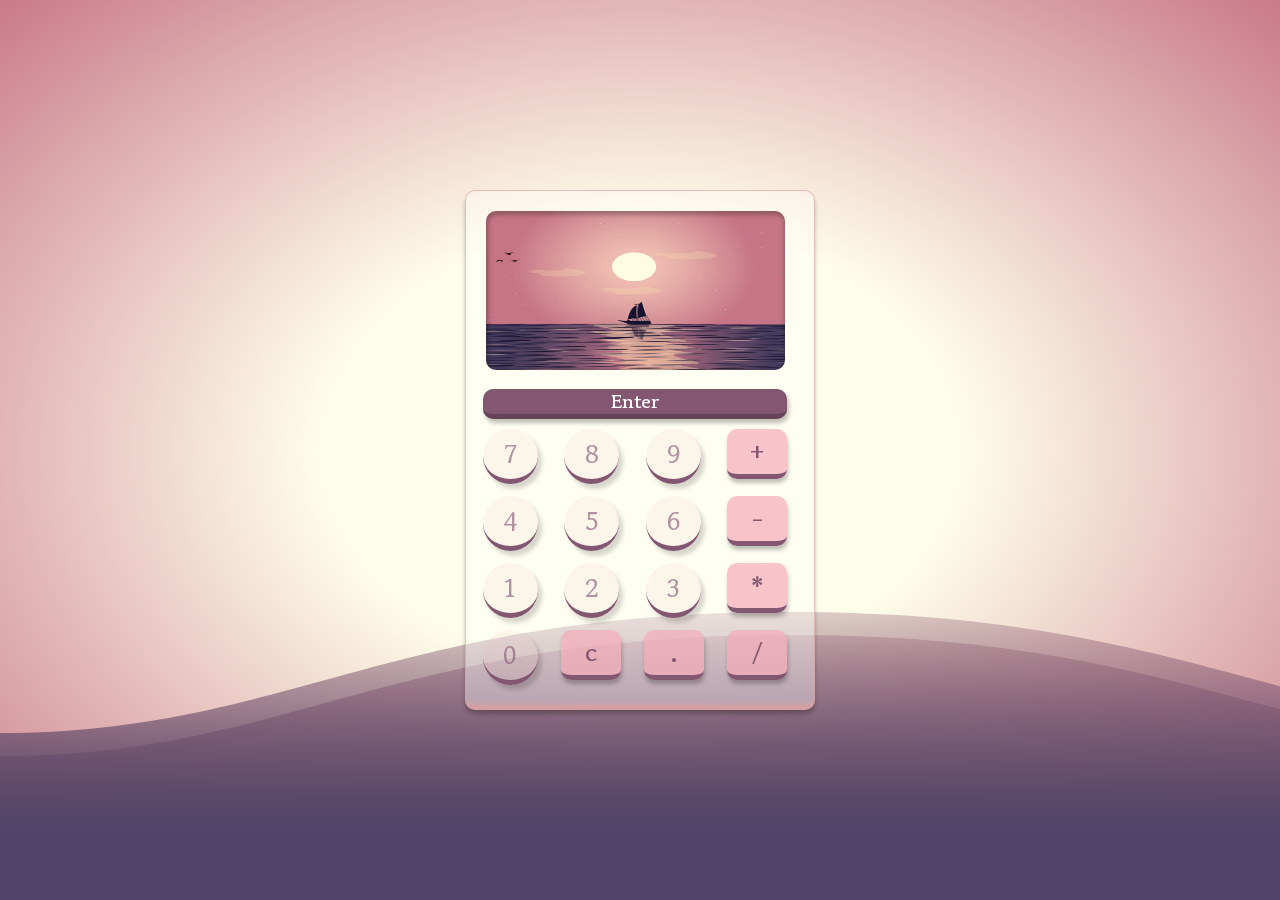
==== calculator/index.html @ 5569c478 "pair-calculator" ====
<!DOCTYPE html>
<html lang="en">

<head>
	<meta charset="UTF-8">
	<meta http-equiv="X-UA-Compatible" content="IE=edge">
	<meta name="viewport" content="width=device-width, initial-scale=1.0">
	<title>계산기</title>
	<link rel="stylesheet" href="style.css">
</head>

<body>
	<div class="container">
		<div class="ocean">
			<div class="wave"></div>
			<div class="wave"></div>
		</div>

		<div class="calculator">
			<div class="calculator__display--bare">
				<div class="oceanimg"></div>
			</div>
			<div class="calculator__buttons">
				<div class="clear__and__enter">
					<button class="enter">Enter</button>
				</div>
				<div class="button__row">
					<button class="number">7</button>
					<button class="number">8</button>
					<button class="number">9</button>
					<button class="operator">+</button>
				</div>
				<div class="button__row">
					<button class="number">4</button>
					<button class="number">5</button>
					<button class="number">6</button>
					<button class="operator">-</button>
				</div>
				<div class="button__row">
					<button class="number">1</button>
					<button class="number">2</button>
					<button class="number">3</button>
					<button class="operator">*</button>
				</div>
				<div class="button__row">
					<button class="number">0</button>
					<button class="operator clear">c</button>
					<button class="operator">.</button>
					<button class="operator">/</button>
				</div>
			</div>
		</div>
	</div>
</body>

</html>
---- calculator/style.css ----
@import url("https://fonts.googleapis.com/css2?family=Gowun+Batang&display=swap");

* {
  margin: 0;
  padding: 0;
  border: 0px;
  box-sizing: border-box;
  font-family: "Gowun Batang", serif;
  color: #000;
}

body {
  background: white;
  background: radial-gradient(
    ellipse at center,
    rgba(255, 254, 234, 1) 0%,
    rgba(255, 254, 234, 1) 35%,
    #c97a8a 100%
  );
  overflow: hidden;
}

.container {
  height: 100vh;
  display: flex;
  justify-content: center;
  align-items: center;
}

/*
Ocean animation
*/
.ocean {
  height: 10%;
  width: 100%;
  position: absolute;
  bottom: 0;
  left: 0;
  background: #504468;

  z-index: -1;
}

.wave {
  background: url("./src/wave.svg") repeat-x;
  position: absolute;
  top: -198px;
  width: 6400px;
  height: 198px;
  animation: wave 7s cubic-bezier(0.36, 0.45, 0.63, 0.53) infinite;
  transform: translate3d(0, 0, 0);
}

.wave:nth-of-type(2) {
  top: -175px;
  animation: wave 7s cubic-bezier(0.36, 0.45, 0.63, 0.53) -0.125s infinite,
    swell 5s ease -1s infinite;
  opacity: 1;
}

/*keyframes 중간상태를 정의*/
@keyframes wave {
  0% {
    margin-left: 0;
  }
  100% {
    margin-left: -1600px;
  }
}

@keyframes swell {
  0%,
  100% {
    transform: translate3d(0, -25px, 0);
  }
  50% {
    transform: translate3d(0, 5px, 0);
  }
}

/*
Calculator styles
*/

.calculator {
  display: flex;
  flex-direction: column;
  justify-content: space-between;
  align-items: center;

  width: 350px;
  height: 520px;

  background: rgba(255, 255, 255, 0.38);
  border: 1px solid rgba(221, 160, 161, 0.67);
  box-shadow: 0px 4px 4px rgba(0, 0, 0, 0.25), inset 0px -9px 5px -5px #dda0a1;
  border-radius: 10px;

  padding-right: 10px;
  overflow: hidden;
}

.calculator__display--bare {
  display: flex;
  justify-content: center;
}
.calculator__display--bare > div {
  width: 299px;
  height: 159px;
  border-radius: 10px;

  background-image: url("./src/ocean.jpg");
  background-size: 299px 170px;
  box-shadow: inset 1px 2px 4px 2px rgba(0, 0, 0, 0.25);

  margin-top: 20px;
  margin-bottom: 5px;
}

.calculator__buttons {
  width: 90%;
  height: 300px;

  display: flex;
  flex-direction: column;
}

.button__row {
  display: flex;
  justify-content: space-between;
  margin-bottom: 12px;
}

.button__row button.number {
  width: 55px;
  height: 55px;

  border-radius: 50%;
  outline: none;
  background: rgba(229, 171, 167, 0.1);
  box-shadow: 4px 5px 4px rgba(0, 0, 0, 0.16);
  border-bottom: 5px solid #835672;
  color: rgba(131, 86, 114, 0.62);

  font-size: 1.5em;
  font-weight: 600;
  cursor: pointer;

  display: flex;
  justify-content: center;
  align-items: center;

  transition: 0.5s;
}

.clear__and__enter {
  display: flex;
  justify-content: flex-end;
}

.enter {
  width: 350px;
  height: 30px;
  background: #835672;
  box-shadow: 2px 4px 4px rgba(0, 0, 0, 0.25);
  border-bottom: 5px solid #664359;

  border-radius: 10px;
  font-weight: 600;
  font-size: 20px;
  line-height: 39px;
  color: white;

  display: flex;
  justify-content: center;
  align-items: center;

  transition: 0.5s;
  margin-bottom: 10px;
  margin-top: -20px;
}

.button__row .operator {
  width: 60px;
  height: 50px;
  background: rgba(245, 169, 184, 0.69);
  box-shadow: 1px 4px 4px rgba(0, 0, 0, 0.25);
  border-bottom: 5px solid #835672;
  border-radius: 10px;
  font-weight: 600;
  font-size: 25px;
  line-height: 39px;
  color: #835672;

  /*글자정렬*/
  display: flex;
  justify-content: center;
  align-items: center;

  transition: 0.5s;
}

button[class="number"]:hover {
  transform: translateY(-8px);
}
.calculator__buttons button:active {
  color: rgba(229, 171, 167, 0.341);
}

button[class="enter"]:hover {
  transform: translateY(-5px);
}
.calculator__buttons button[class="enter"]:active {
  background-color: #83567286;
}

button[class*="operator"]:hover {
  transform: translateY(8px);
}
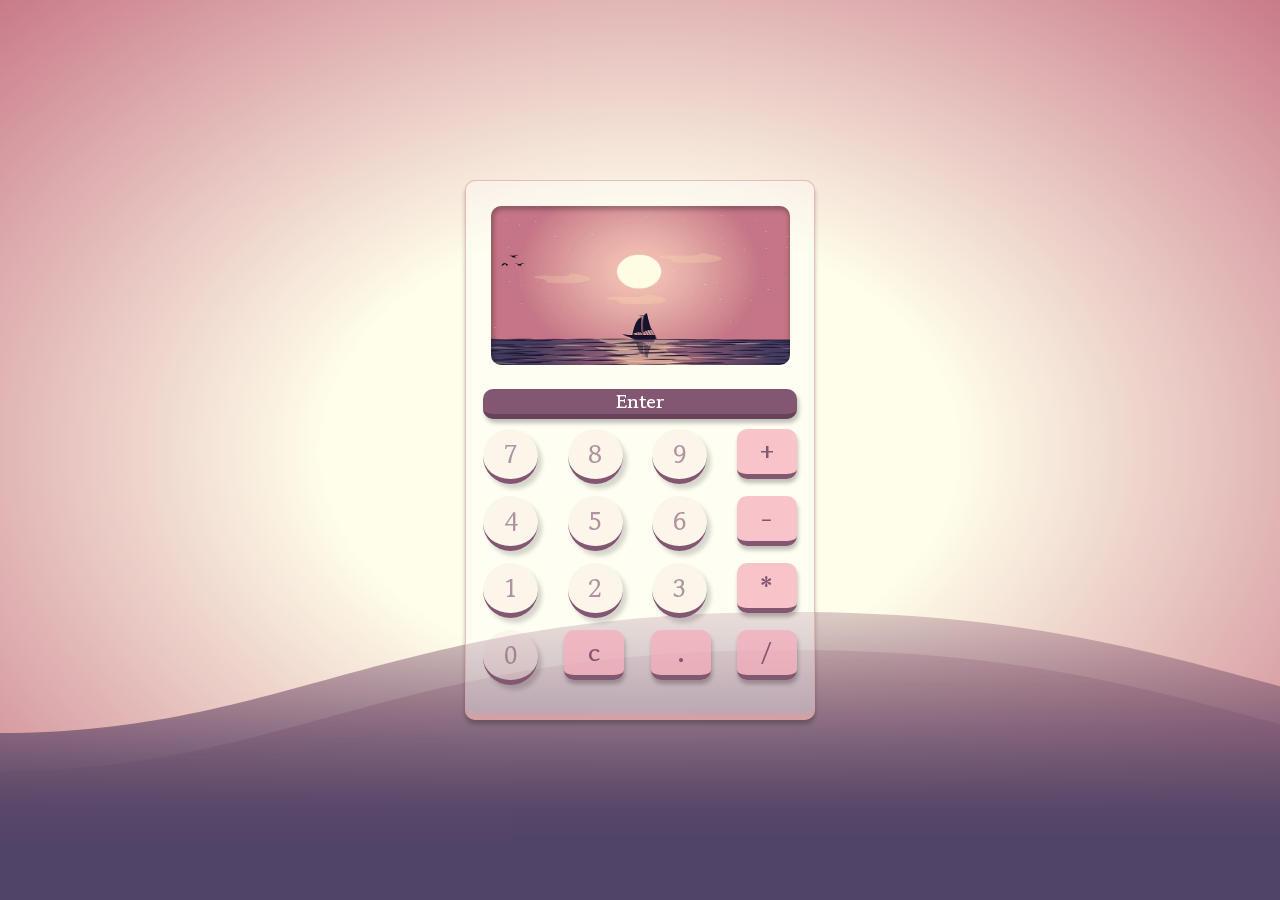
==== commit 51070140: "change_css" ====
--- a/calculator/index.html
+++ b/calculator/index.html
@@ -1,56 +1,56 @@
-<!DOCTYPE html>
-<html lang="en">
-
-<head>
-	<meta charset="UTF-8">
-	<meta http-equiv="X-UA-Compatible" content="IE=edge">
-	<meta name="viewport" content="width=device-width, initial-scale=1.0">
-	<title>계산기</title>
-	<link rel="stylesheet" href="style.css">
-</head>
-
-<body>
-	<div class="container">
-		<div class="ocean">
-			<div class="wave"></div>
-			<div class="wave"></div>
-		</div>
-
-		<div class="calculator">
-			<div class="calculator__display--bare">
-				<div class="oceanimg"></div>
-			</div>
-			<div class="calculator__buttons">
-				<div class="clear__and__enter">
-					<button class="enter">Enter</button>
-				</div>
-				<div class="button__row">
-					<button class="number">7</button>
-					<button class="number">8</button>
-					<button class="number">9</button>
-					<button class="operator">+</button>
-				</div>
-				<div class="button__row">
-					<button class="number">4</button>
-					<button class="number">5</button>
-					<button class="number">6</button>
-					<button class="operator">-</button>
-				</div>
-				<div class="button__row">
-					<button class="number">1</button>
-					<button class="number">2</button>
-					<button class="number">3</button>
-					<button class="operator">*</button>
-				</div>
-				<div class="button__row">
-					<button class="number">0</button>
-					<button class="operator clear">c</button>
-					<button class="operator">.</button>
-					<button class="operator">/</button>
-				</div>
-			</div>
-		</div>
-	</div>
-</body>
-
+<!DOCTYPE html>
+<html lang="en">
+
+<head>
+	<meta charset="UTF-8">
+	<meta http-equiv="X-UA-Compatible" content="IE=edge">
+	<meta name="viewport" content="width=device-width, initial-scale=1.0">
+	<title>계산기</title>
+	<link rel="stylesheet" href="style.css">
+</head>
+
+<body>
+	<div class="container">
+		<div class="ocean">
+			<div class="wave"></div>
+			<div class="wave"></div>
+		</div>
+
+		<div class="calculator">
+			<div class="calculator__display--bare">
+				<div class="oceanimg"></div>
+			</div>
+			<div class="calculator__buttons">
+				<div class="clear__and__enter">
+					<button class="enter">Enter</button>
+				</div>
+				<div class="button__row">
+					<button class="number">7</button>
+					<button class="number">8</button>
+					<button class="number">9</button>
+					<button class="operator">+</button>
+				</div>
+				<div class="button__row">
+					<button class="number">4</button>
+					<button class="number">5</button>
+					<button class="number">6</button>
+					<button class="operator">-</button>
+				</div>
+				<div class="button__row">
+					<button class="number">1</button>
+					<button class="number">2</button>
+					<button class="number">3</button>
+					<button class="operator">*</button>
+				</div>
+				<div class="button__row">
+					<button class="number">0</button>
+					<button class="operator clear">c</button>
+					<button class="operator">.</button>
+					<button class="operator">/</button>
+				</div>
+			</div>
+		</div>
+	</div>
+</body>
+
 </html>--- a/calculator/style.css
+++ b/calculator/style.css
@@ -1,219 +1,259 @@
-@import url("https://fonts.googleapis.com/css2?family=Gowun+Batang&display=swap");
-
-* {
-  margin: 0;
-  padding: 0;
-  border: 0px;
-  box-sizing: border-box;
-  font-family: "Gowun Batang", serif;
-  color: #000;
-}
-
-body {
-  background: white;
-  background: radial-gradient(
-    ellipse at center,
-    rgba(255, 254, 234, 1) 0%,
-    rgba(255, 254, 234, 1) 35%,
-    #c97a8a 100%
-  );
-  overflow: hidden;
-}
-
-.container {
-  height: 100vh;
-  display: flex;
-  justify-content: center;
-  align-items: center;
-}
-
-/*
-Ocean animation
-*/
-.ocean {
-  height: 10%;
-  width: 100%;
-  position: absolute;
-  bottom: 0;
-  left: 0;
-  background: #504468;
-
-  z-index: -1;
-}
-
-.wave {
-  background: url("./src/wave.svg") repeat-x;
-  position: absolute;
-  top: -198px;
-  width: 6400px;
-  height: 198px;
-  animation: wave 7s cubic-bezier(0.36, 0.45, 0.63, 0.53) infinite;
-  transform: translate3d(0, 0, 0);
-}
-
-.wave:nth-of-type(2) {
-  top: -175px;
-  animation: wave 7s cubic-bezier(0.36, 0.45, 0.63, 0.53) -0.125s infinite,
-    swell 5s ease -1s infinite;
-  opacity: 1;
-}
-
-/*keyframes 중간상태를 정의*/
-@keyframes wave {
-  0% {
-    margin-left: 0;
-  }
-  100% {
-    margin-left: -1600px;
-  }
-}
-
-@keyframes swell {
-  0%,
-  100% {
-    transform: translate3d(0, -25px, 0);
-  }
-  50% {
-    transform: translate3d(0, 5px, 0);
-  }
-}
-
-/*
-Calculator styles
-*/
-
-.calculator {
-  display: flex;
-  flex-direction: column;
-  justify-content: space-between;
-  align-items: center;
-
-  width: 350px;
-  height: 520px;
-
-  background: rgba(255, 255, 255, 0.38);
-  border: 1px solid rgba(221, 160, 161, 0.67);
-  box-shadow: 0px 4px 4px rgba(0, 0, 0, 0.25), inset 0px -9px 5px -5px #dda0a1;
-  border-radius: 10px;
-
-  padding-right: 10px;
-  overflow: hidden;
-}
-
-.calculator__display--bare {
-  display: flex;
-  justify-content: center;
-}
-.calculator__display--bare > div {
-  width: 299px;
-  height: 159px;
-  border-radius: 10px;
-
-  background-image: url("./src/ocean.jpg");
-  background-size: 299px 170px;
-  box-shadow: inset 1px 2px 4px 2px rgba(0, 0, 0, 0.25);
-
-  margin-top: 20px;
-  margin-bottom: 5px;
-}
-
-.calculator__buttons {
-  width: 90%;
-  height: 300px;
-
-  display: flex;
-  flex-direction: column;
-}
-
-.button__row {
-  display: flex;
-  justify-content: space-between;
-  margin-bottom: 12px;
-}
-
-.button__row button.number {
-  width: 55px;
-  height: 55px;
-
-  border-radius: 50%;
-  outline: none;
-  background: rgba(229, 171, 167, 0.1);
-  box-shadow: 4px 5px 4px rgba(0, 0, 0, 0.16);
-  border-bottom: 5px solid #835672;
-  color: rgba(131, 86, 114, 0.62);
-
-  font-size: 1.5em;
-  font-weight: 600;
-  cursor: pointer;
-
-  display: flex;
-  justify-content: center;
-  align-items: center;
-
-  transition: 0.5s;
-}
-
-.clear__and__enter {
-  display: flex;
-  justify-content: flex-end;
-}
-
-.enter {
-  width: 350px;
-  height: 30px;
-  background: #835672;
-  box-shadow: 2px 4px 4px rgba(0, 0, 0, 0.25);
-  border-bottom: 5px solid #664359;
-
-  border-radius: 10px;
-  font-weight: 600;
-  font-size: 20px;
-  line-height: 39px;
-  color: white;
-
-  display: flex;
-  justify-content: center;
-  align-items: center;
-
-  transition: 0.5s;
-  margin-bottom: 10px;
-  margin-top: -20px;
-}
-
-.button__row .operator {
-  width: 60px;
-  height: 50px;
-  background: rgba(245, 169, 184, 0.69);
-  box-shadow: 1px 4px 4px rgba(0, 0, 0, 0.25);
-  border-bottom: 5px solid #835672;
-  border-radius: 10px;
-  font-weight: 600;
-  font-size: 25px;
-  line-height: 39px;
-  color: #835672;
-
-  /*글자정렬*/
-  display: flex;
-  justify-content: center;
-  align-items: center;
-
-  transition: 0.5s;
-}
-
-button[class="number"]:hover {
-  transform: translateY(-8px);
-}
-.calculator__buttons button:active {
-  color: rgba(229, 171, 167, 0.341);
-}
-
-button[class="enter"]:hover {
-  transform: translateY(-5px);
-}
-.calculator__buttons button[class="enter"]:active {
-  background-color: #83567286;
-}
-
-button[class*="operator"]:hover {
-  transform: translateY(8px);
-}
+@import url("https://fonts.googleapis.com/css2?family=Gowun+Batang&display=swap");
+
+* {
+  margin: 0;
+  padding: 0;
+  border: 0px;
+  box-sizing: border-box;
+  font-family: "Gowun Batang", serif;
+  color: #000;
+}
+
+body {
+  background: white;
+  background: radial-gradient(
+    ellipse at center,
+    rgba(255, 254, 234, 1) 0%,
+    rgba(255, 254, 234, 1) 35%,
+    #c97a8a 100%
+  );
+  overflow: hidden;
+}
+
+.container {
+  height: 100vh;
+  display: flex;
+  justify-content: center;
+  align-items: center;
+}
+
+/*
+Ocean animation
+*/
+.ocean {
+  height: 10%;
+  width: 100%;
+  position: absolute;
+  bottom: 0;
+  left: 0;
+  background: #504468;
+
+  z-index: -1;
+}
+
+.wave {
+  background: url("./src/wave.svg") repeat-x;
+  position: absolute;
+  top: -198px;
+  width: 6400px;
+  height: 198px;
+  animation: wave 7s cubic-bezier(0.36, 0.45, 0.63, 0.53) infinite;
+  transform: translate3d(0, 0, 0);
+}
+/* translate3d를 사용하면 부드럽게 구현 가능 
+-> translate3d 사용할 경우 GPU 가속을사용하기 때문에 */
+
+.wave:nth-of-type(2) {
+  top: -160px;
+  animation: wave 7s cubic-bezier(0.36, 0.45, 0.63, 0.53) -0.125s infinite,
+    swell 5s ease -1s infinite;
+  opacity: 0.7;
+}
+/*ease - cubic-bezier defalt 값과 같음 
+cubic-bezier 부드러운 곡선 모델링을 위해 사용
+timing function -> 거속시로 이해
+cubic-bezier(x1, y1, x2, y2)
+y좌표 거리 x좌표 시간
+x1 : 베지어 곡선의 '시작 곡선'을 만드는데에 기준이 되는 x좌표
+y1 : 베지어 곡선의 '시작 곡선'을 만드는데에 기준이 되는 y좌표
+x2 : 베지어 곡선의 '마지막 곡선'을 만드는데에 기준이 되는 x좌표
+y2 : 베지어 곡선의 '마지막 곡선'을 만드는데에 기준이 되는 y좌표
+*/
+
+/*keyframes 중간상태를 정의*/
+@keyframes wave {
+  0% {
+    margin-left: 0;
+  }
+  100% {
+    margin-left: -1600px;
+  }
+}
+
+@keyframes swell {
+  0%,
+  100% {
+    transform: translate3d(0, -25px, 0);
+  }
+  50% {
+    transform: translate3d(0, 5px, 0);
+  }
+}
+
+/*
+Calculator styles
+*/
+
+.calculator {
+  display: flex;
+  flex-direction: column;
+  justify-content: space-between;
+  align-items: center;
+
+  width: 350px;
+  height: 540px;
+
+  background: rgba(255, 255, 255, 0.38);
+  border: 1px solid rgba(221, 160, 161, 0.67);
+  box-shadow: 0px 4px 4px rgba(0, 0, 0, 0.25), inset 0px -9px 5px -5px #dda0a1;
+  border-radius: 10px;
+  animation: swing 5s cubic-bezier(0.36, 0.45, 0.63, 0.53) infinite;
+
+  transition: 1s;
+  overflow: hidden;
+}
+
+@keyframes swing {
+  0% {
+    transform: rotate3d(0, 1, 1, 10deg);
+  }
+  50% {
+    transform: rotate3d(0, 1, 1, -10deg);
+  }
+  100% {
+    transform: rotate3d(0, 1, 1, 10deg);
+  }
+}
+
+/* @keyframes reset {
+  0%,
+  100% {
+    transform: rotate3d(0, 0, 0, 0deg);
+  }
+} -> 부자연스러움*/
+
+button {
+  cursor: pointer;
+}
+
+.calculator__display--bare {
+  display: flex;
+  justify-content: center;
+}
+.calculator__display--bare > div {
+  width: 299px;
+  height: 159px;
+  border-radius: 10px;
+
+  background-image: url("./src/ocean.jpg");
+  background-size: 299px 200px;
+  box-shadow: inset 1px 2px 4px 2px rgba(0, 0, 0, 0.25);
+
+  margin-top: 25px;
+  margin-bottom: 5px;
+}
+
+.calculator__buttons {
+  width: 90%;
+  height: 300px;
+
+  display: flex;
+  flex-direction: column;
+}
+
+.button__row {
+  display: flex;
+  justify-content: space-between;
+  margin-bottom: 12px;
+}
+
+.button__row button.number {
+  width: 55px;
+  height: 55px;
+
+  border-radius: 50%;
+  outline: none;
+  background: rgba(229, 171, 167, 0.1);
+  box-shadow: 4px 5px 4px rgba(0, 0, 0, 0.16);
+  border-bottom: 5px solid #835672;
+  color: rgba(131, 86, 114, 0.62);
+
+  font-size: 1.5em;
+  font-weight: 600;
+  cursor: pointer;
+
+  display: flex;
+  justify-content: center;
+  align-items: center;
+
+  transition: 0.5s;
+}
+
+.clear__and__enter {
+  display: flex;
+  justify-content: flex-end;
+}
+
+.enter {
+  width: 350px;
+  height: 30px;
+  background: #835672;
+  box-shadow: 2px 4px 4px rgba(0, 0, 0, 0.25);
+  border-bottom: 5px solid #664359;
+
+  border-radius: 10px;
+  font-weight: 600;
+  font-size: 20px;
+  line-height: 39px;
+  color: white;
+
+  display: flex;
+  justify-content: center;
+  align-items: center;
+
+  transition: 0.5s;
+  margin-bottom: 10px;
+  margin-top: -30px;
+}
+
+.button__row .operator {
+  width: 60px;
+  height: 50px;
+  background: rgba(245, 169, 184, 0.69);
+  box-shadow: 1px 4px 4px rgba(0, 0, 0, 0.25);
+  border-bottom: 5px solid #835672;
+  border-radius: 10px;
+  font-weight: 600;
+  font-size: 25px;
+  line-height: 39px;
+  color: #835672;
+
+  /*글자정렬*/
+  display: flex;
+  justify-content: center;
+  align-items: center;
+
+  transition: 0.5s;
+}
+
+button[class="number"]:hover {
+  transform: translateY(-8px);
+}
+.calculator__buttons button:active {
+  color: rgba(229, 171, 167, 0.341);
+}
+
+button[class="enter"]:hover {
+  transform: translateY(-5px);
+}
+.calculator__buttons button[class="enter"]:active {
+  background-color: #83567286;
+}
+
+button[class*="operator"]:hover {
+  transform: translateY(8px);
+}
+
+.calculator:hover {
+  animation-play-state: paused;
+}
